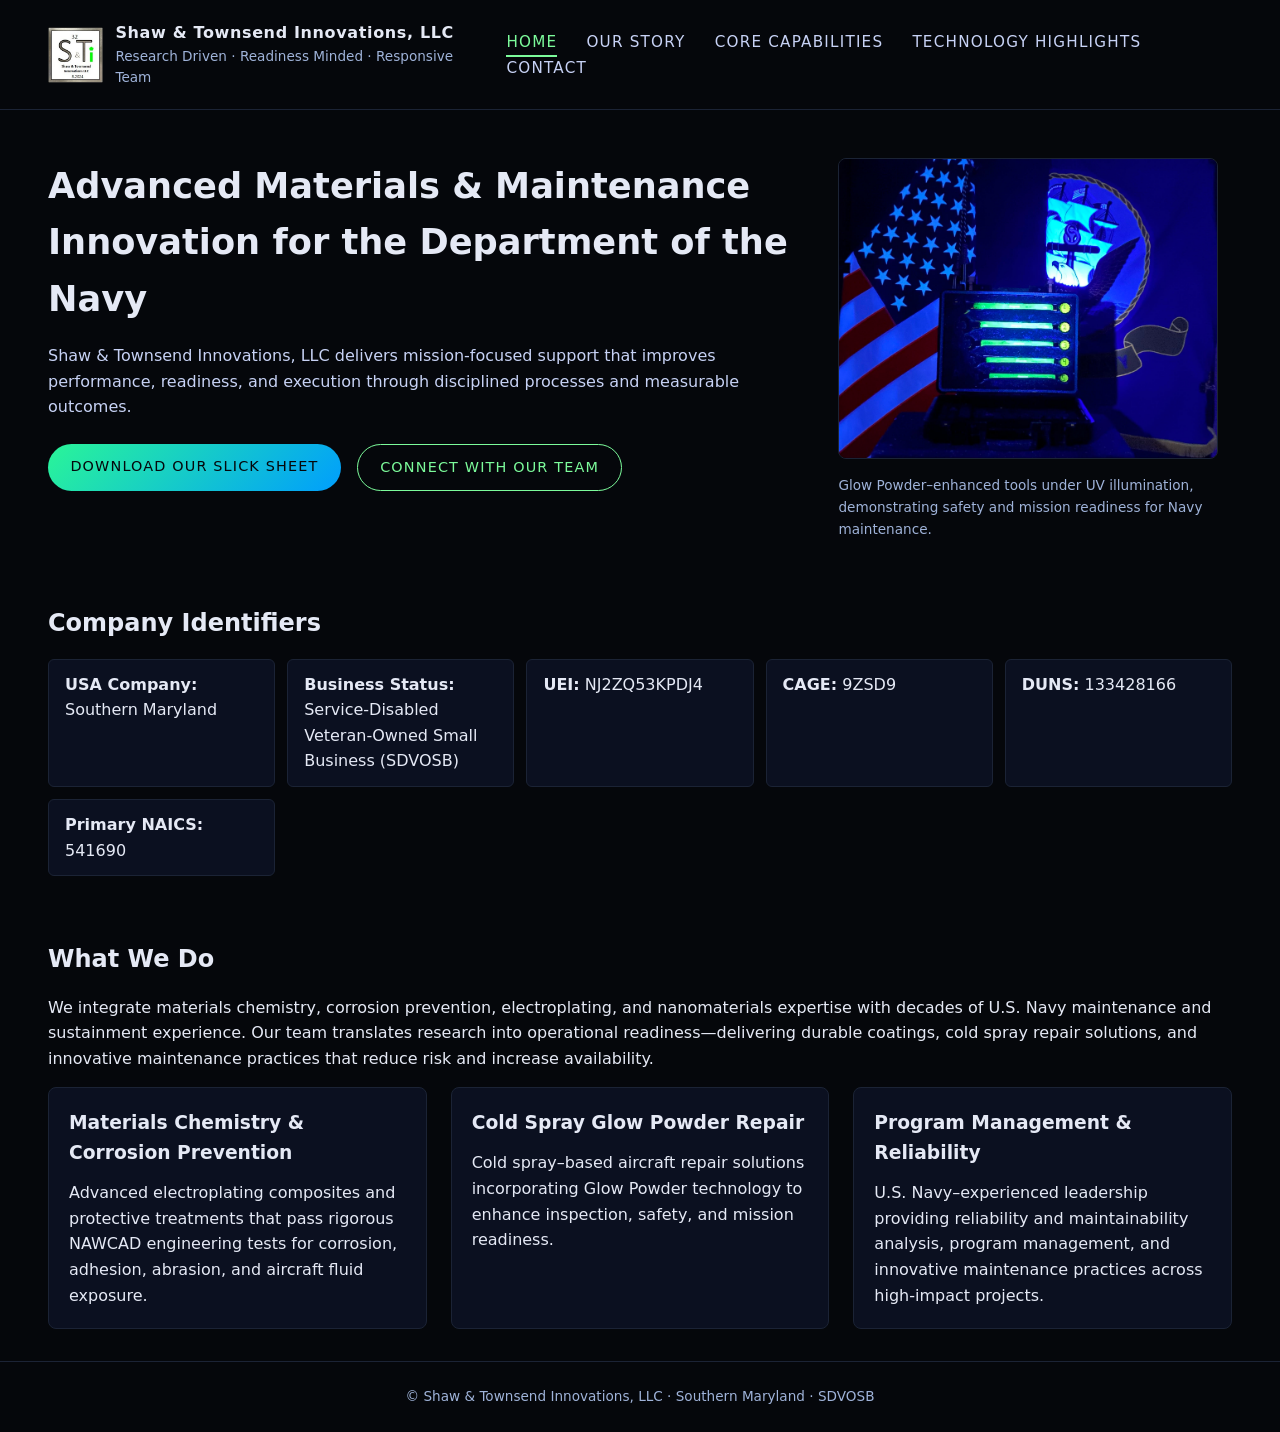
==== index.html @ a3705938 "Update index.html" ====
<!DOCTYPE html>
<html lang="en">
<head>
  <meta charset="UTF-8">
  <title>Shaw & Townsend Innovations | Home</title>  
  <link rel="stylesheet" href="styles.css">
</head>
<body>
<header class="site-header">
  <div class="logo-block">
    <img src="images/sti-logo.jpg" alt="Shaw & Townsend Innovations LLC logo">
    <div class="logo-text">
      <span class="logo-title">Shaw & Townsend Innovations, LLC</span>
      <span class="logo-tagline">Research Driven · Readiness Minded · Responsive Team</span>
    </div>
  </div>
  <nav class="main-nav">
    <a href="index.html" class="active">Home</a>
    <a href="our-story.html">Our Story</a>
    <a href="capabilities.html">Core Capabilities</a>
    <a href="technology.html">Technology Highlights</a>
    <a href="contact.html">Contact</a>
  </nav>
</header>

<section class="hero">
  <div class="hero-content">
    <h1>Advanced Materials & Maintenance Innovation for the Department of the Navy</h1>
    <p>
      Shaw & Townsend Innovations, LLC delivers mission‑focused support that improves performance, readiness,
      and execution through disciplined processes and measurable outcomes.
    </p>
    <div class="hero-actions">
      <a href="Shawtownsend-slick-sheet.pdf" class="btn-primary">Download Our Slick Sheet</a>
      <a href="contact.html" class="btn-secondary">Connect With Our Team</a>
    </div>
  </div>
  <div class="hero-image">
    <img src="images/glow-tools-case.jpg"
         alt="Glowing tools case under UV light with U.S. and U.S. Navy flags in the background">
    <p class="image-caption">
      Glow Powder–enhanced tools under UV illumination, demonstrating safety and mission readiness for Navy maintenance.
    </p>
  </div>
</section>

<section class="identifiers">
  <h2>Company Identifiers</h2>
  <div class="id-grid">
    <div class="id-item">
      <strong>USA Company:</strong> Southern Maryland
    </div>
    <div class="id-item">
      <strong>Business Status:</strong> Service‑Disabled Veteran‑Owned Small Business (SDVOSB)
    </div>
    <div class="id-item">
      <strong>UEI:</strong> NJ2ZQ53KPDJ4
    </div>
    <div class="id-item">
      <strong>CAGE:</strong> 9ZSD9
    </div>
    <div class="id-item">
      <strong>DUNS:</strong> 133428166
    </div>
    <div class="id-item">
      <strong>Primary NAICS:</strong> 541690
    </div>
  </div>
</section>

<section class="what-we-do">
  <h2>What We Do</h2>
  <p>
    We integrate materials chemistry, corrosion prevention, electroplating, and nanomaterials expertise with
    decades of U.S. Navy maintenance and sustainment experience. Our team translates research into operational
    readiness—delivering durable coatings, cold spray repair solutions, and innovative maintenance practices
    that reduce risk and increase availability.
  </p>
 <h2> </h2>
  
  <div class="feature-grid">
    <div class="feature-card">
      <h3>Materials Chemistry & Corrosion Prevention</h3>
      <p>
        Advanced electroplating composites and protective treatments that pass rigorous NAWCAD engineering tests
        for corrosion, adhesion, abrasion, and aircraft fluid exposure.
      </p>
    </div>
    <div class="feature-card">
      <h3>Cold Spray Glow Powder Repair</h3>
      <p>
        Cold spray–based aircraft repair solutions incorporating Glow Powder technology to enhance inspection,
        safety, and mission readiness.
      </p>
    </div>
    <div class="feature-card">
      <h3>Program Management & Reliability</h3>
      <p>
        U.S. Navy–experienced leadership providing reliability and maintainability analysis, program management,
        and innovative maintenance practices across high‑impact projects.
      </p>
    </div>
  </div>
</section>

<footer class="site-footer">
  <p>&copy; Shaw & Townsend Innovations, LLC · Southern Maryland · SDVOSB</p>
</footer>
</body>
</html>
---- styles.css ----
/* Base */
* {
  box-sizing: border-box;
  margin: 0;
  padding: 0;
}

body {
  font-family: system-ui, -apple-system, BlinkMacSystemFont, "Segoe UI", sans-serif;
  background-color: #05070b;
  color: #e5e9f5;
  line-height: 1.6;
}

a {
  color: #7cfb9b;
  text-decoration: none;
}

a:hover {
  text-decoration: underline;
}

/* Layout */
.site-header {
  display: flex;
  justify-content: space-between;
  align-items: center;
  padding: 1.25rem 3rem;
  background: #05070b;
  border-bottom: 1px solid #1b2335;
  position: sticky;
  top: 0;
  z-index: 10;
}

.logo-block {
  display: flex;
  align-items: center;
  gap: 0.75rem;
}

.logo-block img {
  height: 56px;
}

.logo-text {
  display: flex;
  flex-direction: column;
}

.logo-title {
  font-weight: 600;
  letter-spacing: 0.04em;
}

.logo-tagline {
  font-size: 0.85rem;
  color: #9fb3d9;
}

.main-nav a {
  margin-left: 1.5rem;
  font-size: 0.95rem;
  text-transform: uppercase;
  letter-spacing: 0.08em;
  color: #c7d2f5;
}

.main-nav a.active {
  color: #7cfb9b;
  border-bottom: 2px solid #7cfb9b;
  padding-bottom: 0.25rem;
}

.hero,
.page-hero {
  display: flex;
  justify-content: space-between;
  align-items: flex-start;
  padding: 3rem 3rem 2rem;
  gap: 2.5rem;
}

.page-hero {
  flex-direction: column;
}

.hero-content h1,
.page-hero h1 {
  font-size: 2.2rem;
  margin-bottom: 1rem;
}

.hero-content p,
.page-hero p {
  max-width: 720px;
  color: #c7d2f5;
}

.hero-actions {
  margin-top: 1.5rem;
  display: flex;
  gap: 1rem;
}

.hero-image img {
  max-width: 380px;
  border-radius: 8px;
  border: 1px solid #1b2335;
}

.image-caption {
  margin-top: 0.5rem;
  font-size: 0.85rem;
  color: #9fb3d9;
}

/* Buttons */
.btn-primary,
.btn-secondary {
  display: inline-block;
  padding: 0.7rem 1.4rem;
  border-radius: 999px;
  font-size: 0.9rem;
  font-weight: 500;
  text-transform: uppercase;
  letter-spacing: 0.08em;
}

.btn-primary {
  background: linear-gradient(135deg, #2af598, #009efd);
  color: #05070b;
}

.btn-secondary {
  border: 1px solid #7cfb9b;
  color: #7cfb9b;
}

/* Sections */
.identifiers,
.what-we-do,
.story-section,
.leadership-grid,
.photo-strip,
.capabilities-grid,
.tech-section,
.contact-grid,
.download-section {
  padding: 2rem 3rem;
}

.identifiers h2,
.what-we-do h2,
.story-section h2,
.leadership-grid h2,
.photo-strip h2,
.capabilities-grid h1,
.capabilities-grid h2,
.tech-section h1,
.tech-section h2,
.contact-grid h1,
.contact-grid h2,
.download-section h2 {
  margin-bottom: 1rem;
}

.id-grid {
  display: grid;
  grid-template-columns: repeat(auto-fit, minmax(220px, 1fr));
  gap: 0.75rem;
}

.id-item {
  padding: 0.75rem 1rem;
  border-radius: 6px;
  background: #0b1020;
  border: 1px solid #1b2335;
}

/* Feature / Capability cards */
.feature-grid,
.capabilities-grid,
.leadership-grid,
.photo-strip .photo-grid,
.tech-section,
.contact-grid {
  display: grid;
  grid-template-columns: repeat(auto-fit, minmax(260px, 1fr));
  gap: 1.5rem;
}

.feature-card,
.capability-card,
.leader-card,
.tech-card,
.contact-card {
  background: #0b1020;
  border-radius: 8px;
  border: 1px solid #1b2335;
  padding: 1.25rem;
}

.feature-card h3,
.capability-card h2,
.leader-card h3,
.tech-card h2,
.contact-card h2 {
  margin-bottom: 0.75rem;
}

.leader-card img,
.capability-card img,
.tech-card img,
.photo-strip img {
  width: 100%;
  border-radius: 6px;
  margin-bottom: 0.75rem;
}

/* Footer */
.site-footer {
  padding: 1.5rem 3rem;
  border-top: 1px solid #1b2335;
  text-align: center;
  font-size: 0.85rem;
  color: #9fb3d9;
}

/* Responsive */
@media (max-width: 768px) {
  .site-header {
    flex-direction: column;
    align-items: flex-start;
  }

  .main-nav {
    margin-top: 0.75rem;
  }

  .hero {
    flex-direction: column;
  }

  .hero-image img {
    max-width: 100%;
  }
}



/* Two‑column layout for the final row */
.tech-row-wide {
  display: grid;
  grid-template-columns: 1fr 1fr;
  gap: 1.5rem;
  margin-top: 2rem;
}

/* Make the Electrostamping card span two columns */
.tech-card.wide {
  grid-column: span 2;
}
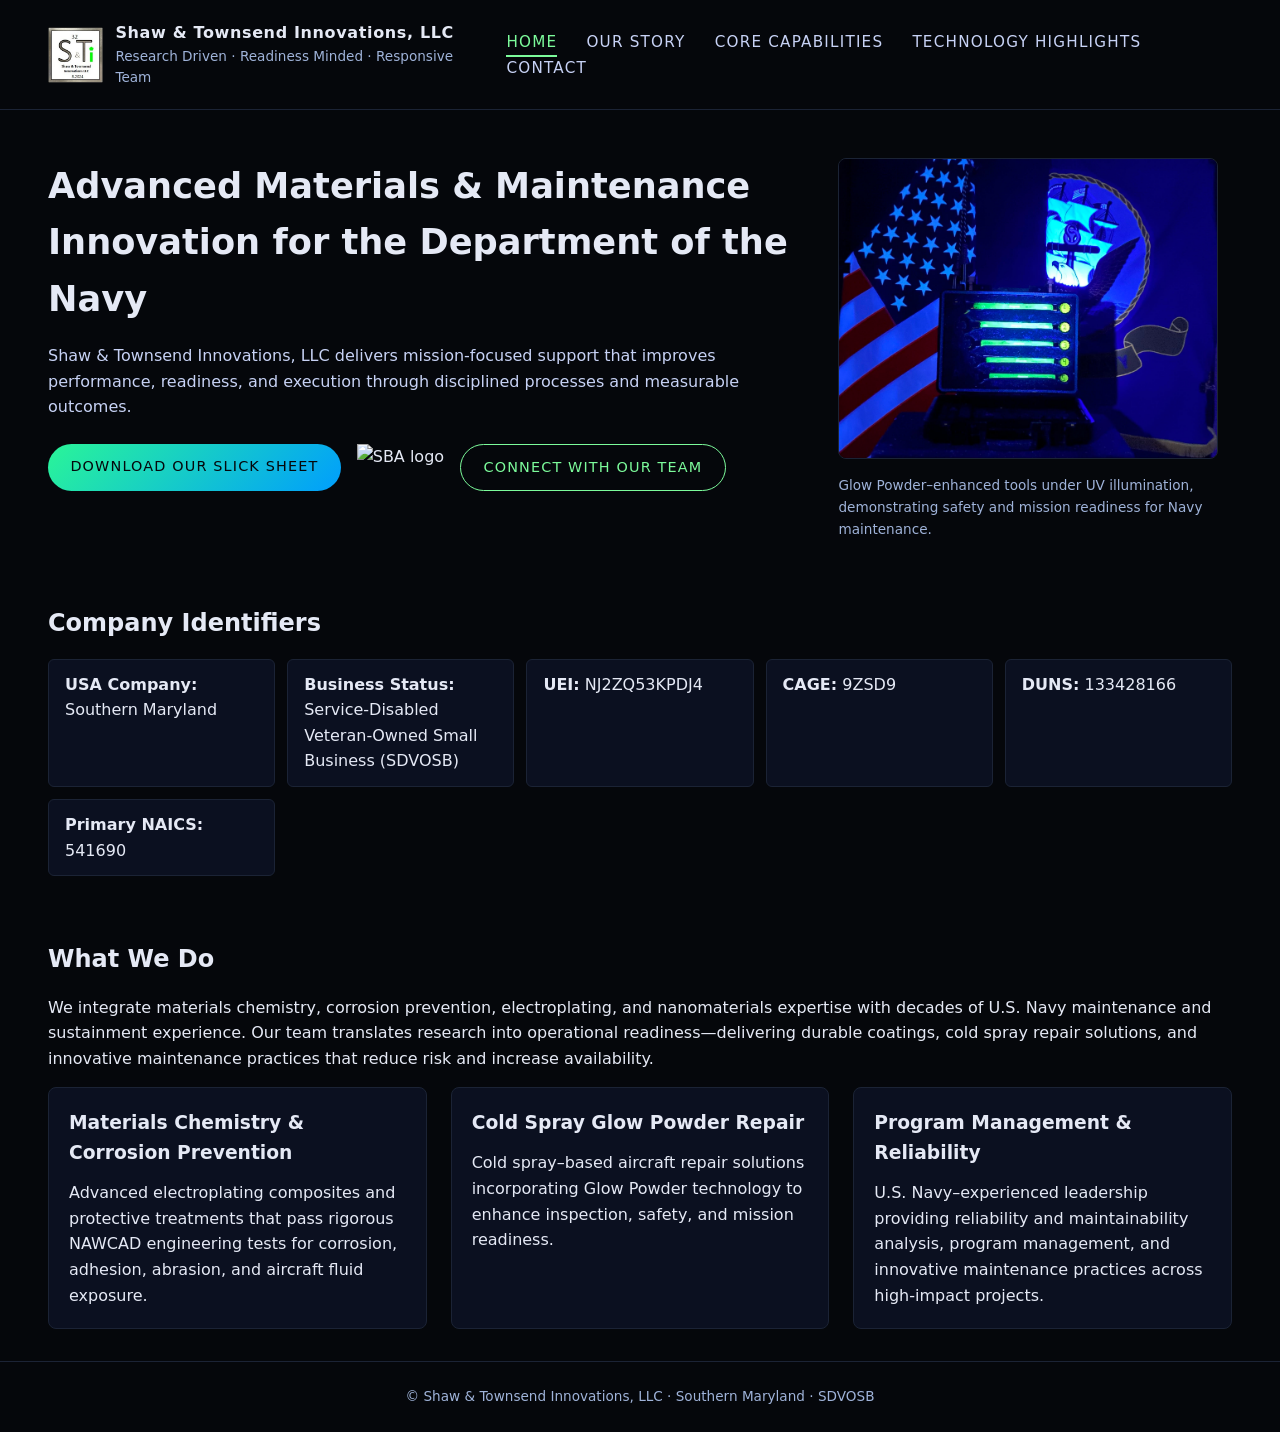
==== commit 4196e329: "Add logo image below slick sheet link in index.html" ====
--- a/index.html
+++ b/index.html
@@ -4,7 +4,7 @@
   <meta charset="UTF-8">
   <title>Shaw & Townsend Innovations | Home</title>  
   <link rel="stylesheet" href="styles.css">
-</head>
+</head> 
 <body>
 <header class="site-header">
   <div class="logo-block">
@@ -32,6 +32,12 @@
     </p>
     <div class="hero-actions">
       <a href="Shawtownsend-slick-sheet.pdf" class="btn-primary">Download Our Slick Sheet</a>
+
+  <!-- Logo placed directly below the slick sheet link -->
+  <img src=" SBA logo.jpeg" alt="SBA logo" class="slick-logo">
+
+
+      
       <a href="contact.html" class="btn-secondary">Connect With Our Team</a>
     </div>
   </div>
--- a/styles.css
+++ b/styles.css
@@ -263,3 +263,33 @@
   grid-column: span 2;
 }
 
+
+
+
+.leadership-title {
+  grid-column: 1 / -1;   /* span full width */
+  text-align: center;
+  margin-bottom: 1rem;
+}
+
+.leadership-grid {
+  display: grid;
+  grid-template-columns: repeat(3, 1fr);
+  gap: 2rem;
+  justify-items: center;   /* NEW */
+}
+
+
+
+
+/* Smaller image for the Electrostamping card */
+.tech-card img.electrostamp-preview {
+  width: 45%;          /* adjust size here */
+  max-width: 280px;    /* hard cap so it never gets huge */
+  display: block;
+  margin: 0.5rem auto; /* centers the image */
+  border-radius: 6px;
+}
+
+
+
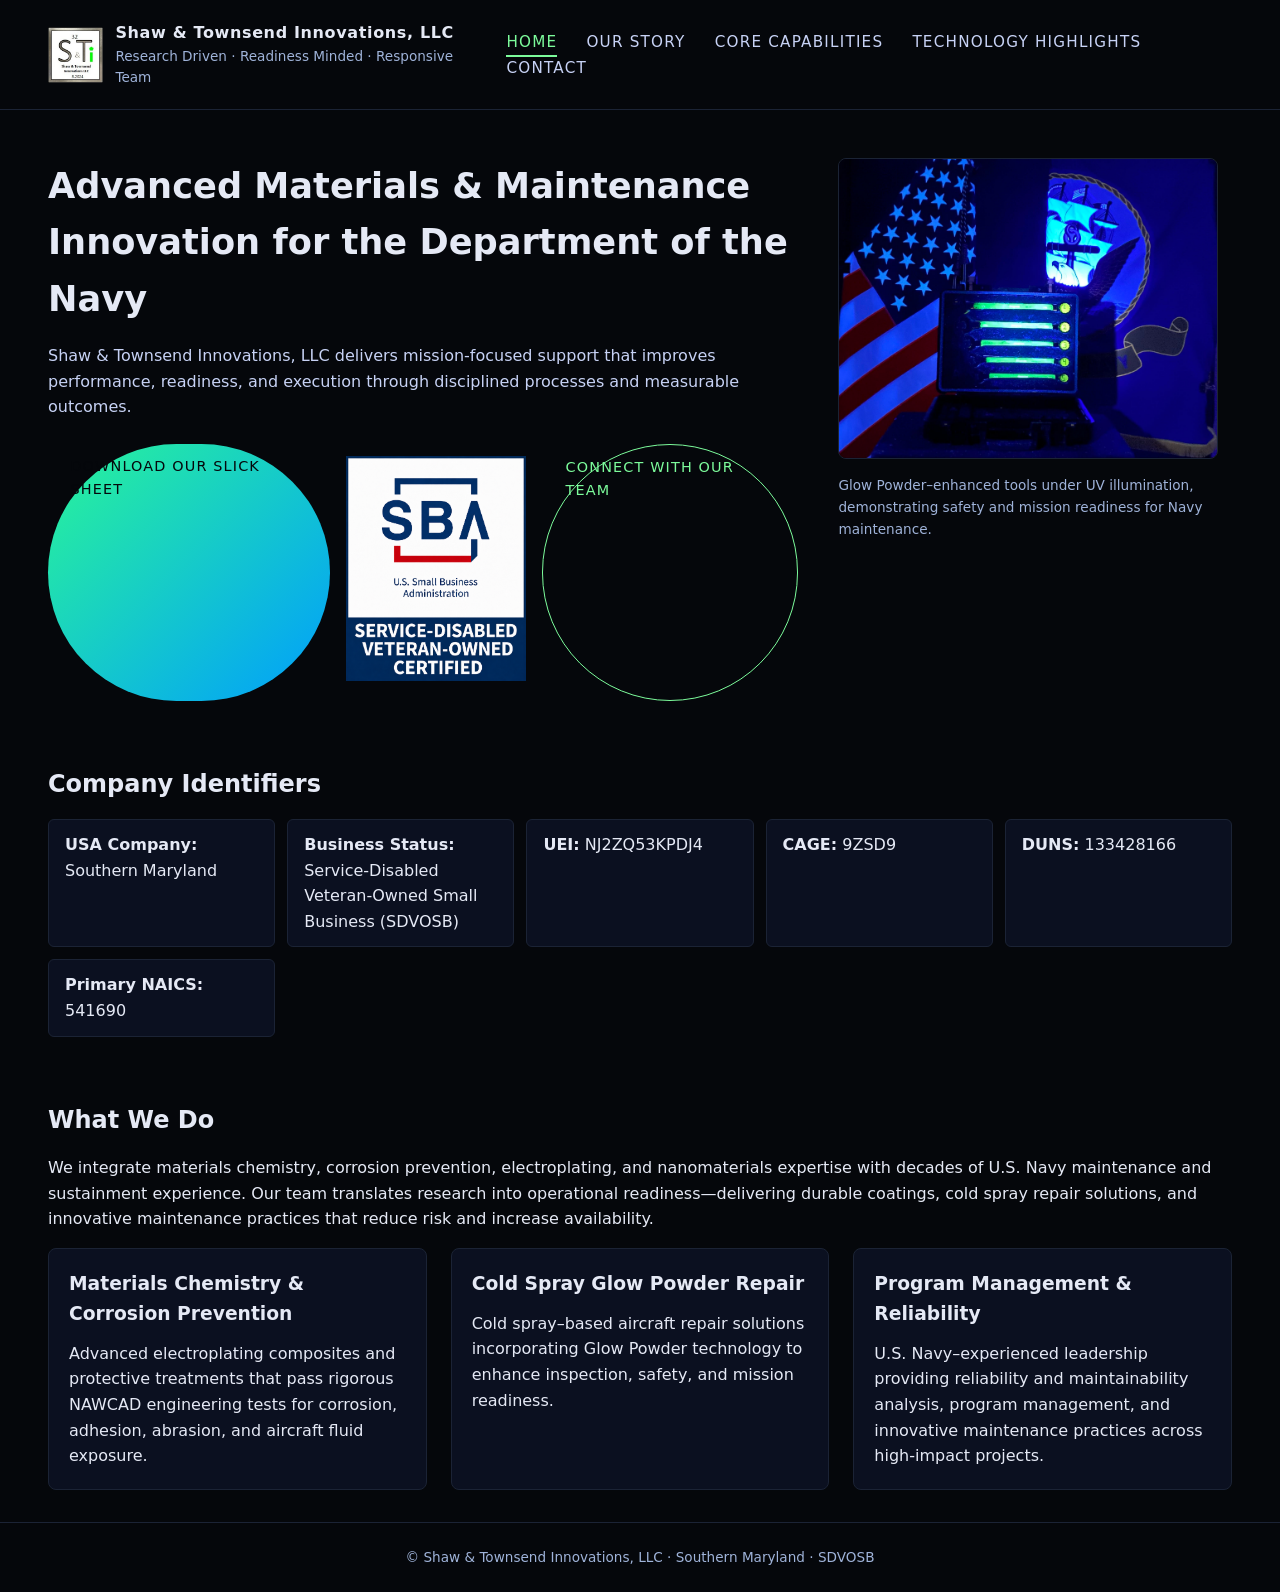
==== commit 55a84074: "Update logo image source path in index.html" ====
--- a/index.html
+++ b/index.html
@@ -34,7 +34,7 @@
       <a href="Shawtownsend-slick-sheet.pdf" class="btn-primary">Download Our Slick Sheet</a>
 
   <!-- Logo placed directly below the slick sheet link -->
-  <img src=" SBA logo.jpeg" alt="SBA logo" class="slick-logo">
+  <img src="images/SBA logo.jpeg" alt="SBA logo" class="slick-logo">
 
 
       
--- a/styles.css
+++ b/styles.css
@@ -293,3 +293,12 @@
 
 
 
+.slick-logo {
+  display: block;
+  margin: 12px auto 20px auto; /* centers it and adds spacing */
+  max-width: 180px;            /* adjust size as needed */
+  height: auto;
+}
+
+
+
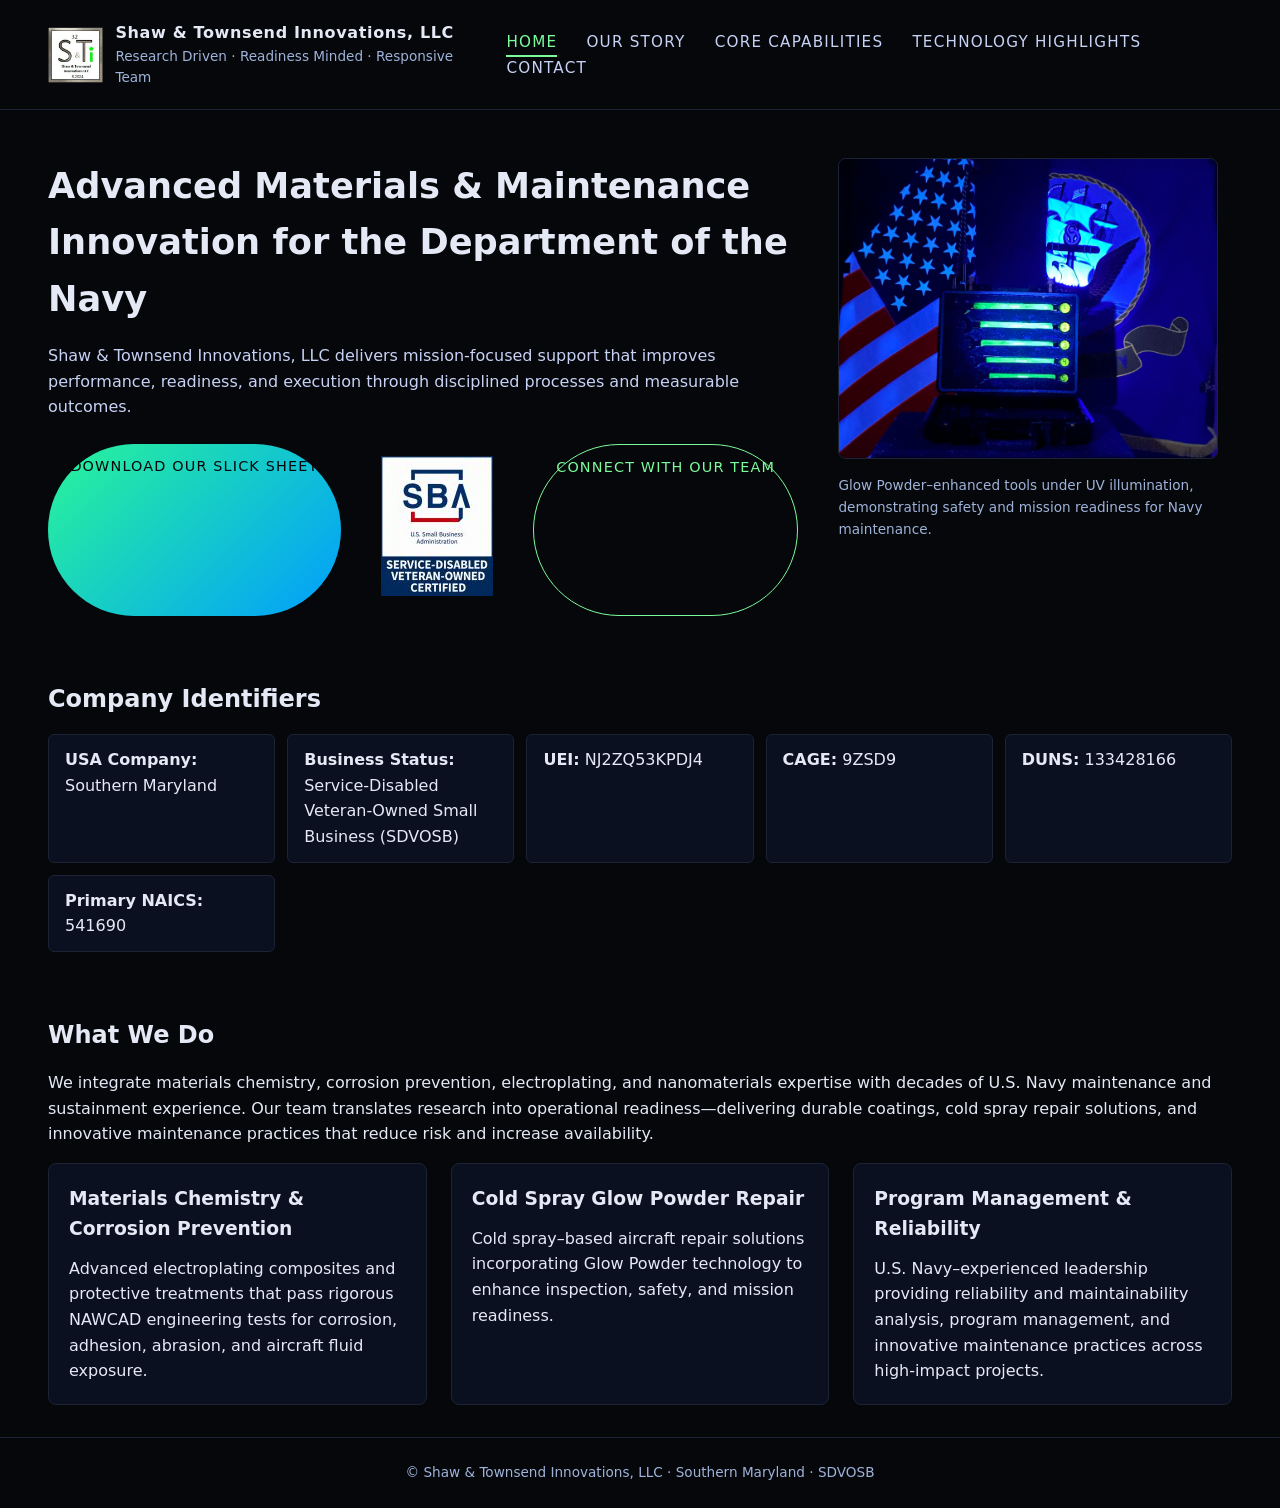
==== commit 9286d7c9: "Fix logo image filename in index.html" ====
--- a/index.html
+++ b/index.html
@@ -34,7 +34,7 @@
       <a href="Shawtownsend-slick-sheet.pdf" class="btn-primary">Download Our Slick Sheet</a>
 
   <!-- Logo placed directly below the slick sheet link -->
-  <img src="images/SBA logo.jpeg" alt="SBA logo" class="slick-logo">
+  <img src="images/SBA logo.jpg" alt="SBA logo" class="sba-logo">
 
 
       
--- a/styles.css
+++ b/styles.css
@@ -293,7 +293,7 @@
 
 
 
-.slick-logo {
+.sba-logo {
   display: block;
   margin: 12px auto 20px auto; /* centers it and adds spacing */
   max-width: 180px;            /* adjust size as needed */
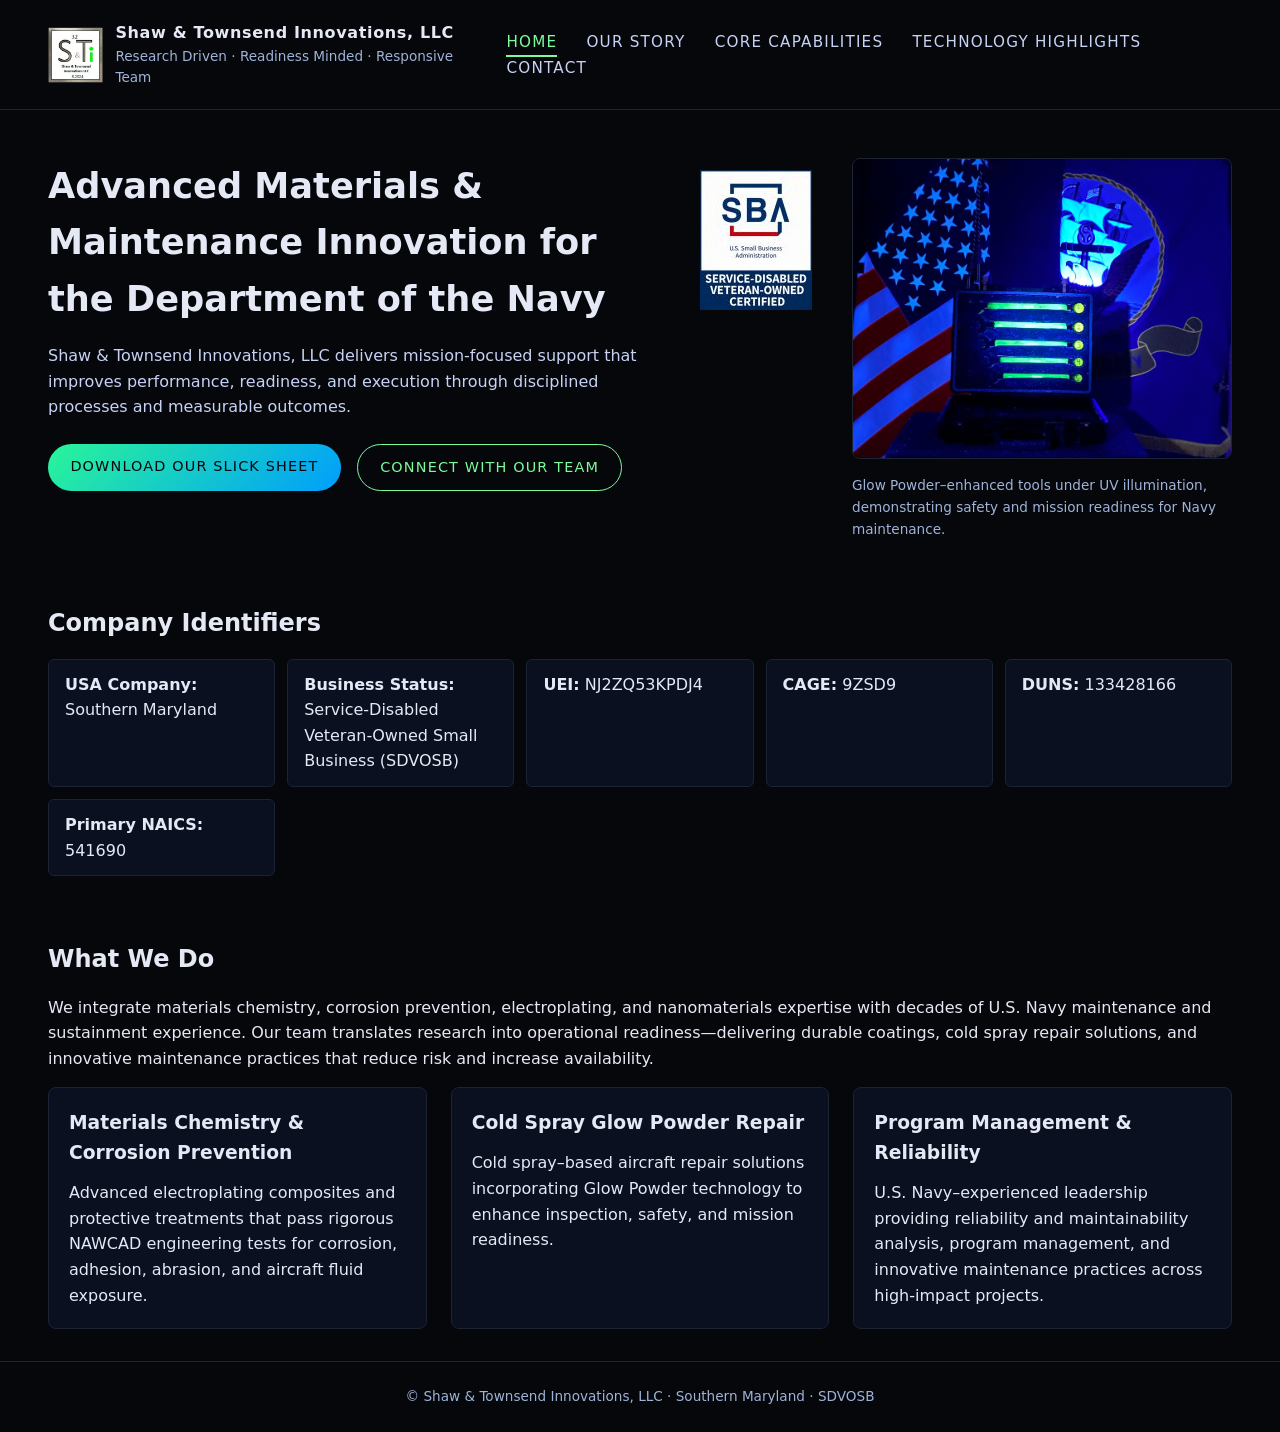
==== commit d6c86c3d: "Update index.html" ====
--- a/index.html
+++ b/index.html
@@ -33,14 +33,16 @@
     <div class="hero-actions">
       <a href="Shawtownsend-slick-sheet.pdf" class="btn-primary">Download Our Slick Sheet</a>
 
-  <!-- Logo placed directly below the slick sheet link -->
+      <a href="contact.html" class="btn-secondary">Connect With Our Team</a>
+    </div>
+  </div>
+
+
+ <!-- Logo placed directly below the slick sheet link -->
   <img src="images/SBA logo.jpg" alt="SBA logo" class="sba-logo">
 
 
-      
-      <a href="contact.html" class="btn-secondary">Connect With Our Team</a>
-    </div>
-  </div>
+  
   <div class="hero-image">
     <img src="images/glow-tools-case.jpg"
          alt="Glowing tools case under UV light with U.S. and U.S. Navy flags in the background">
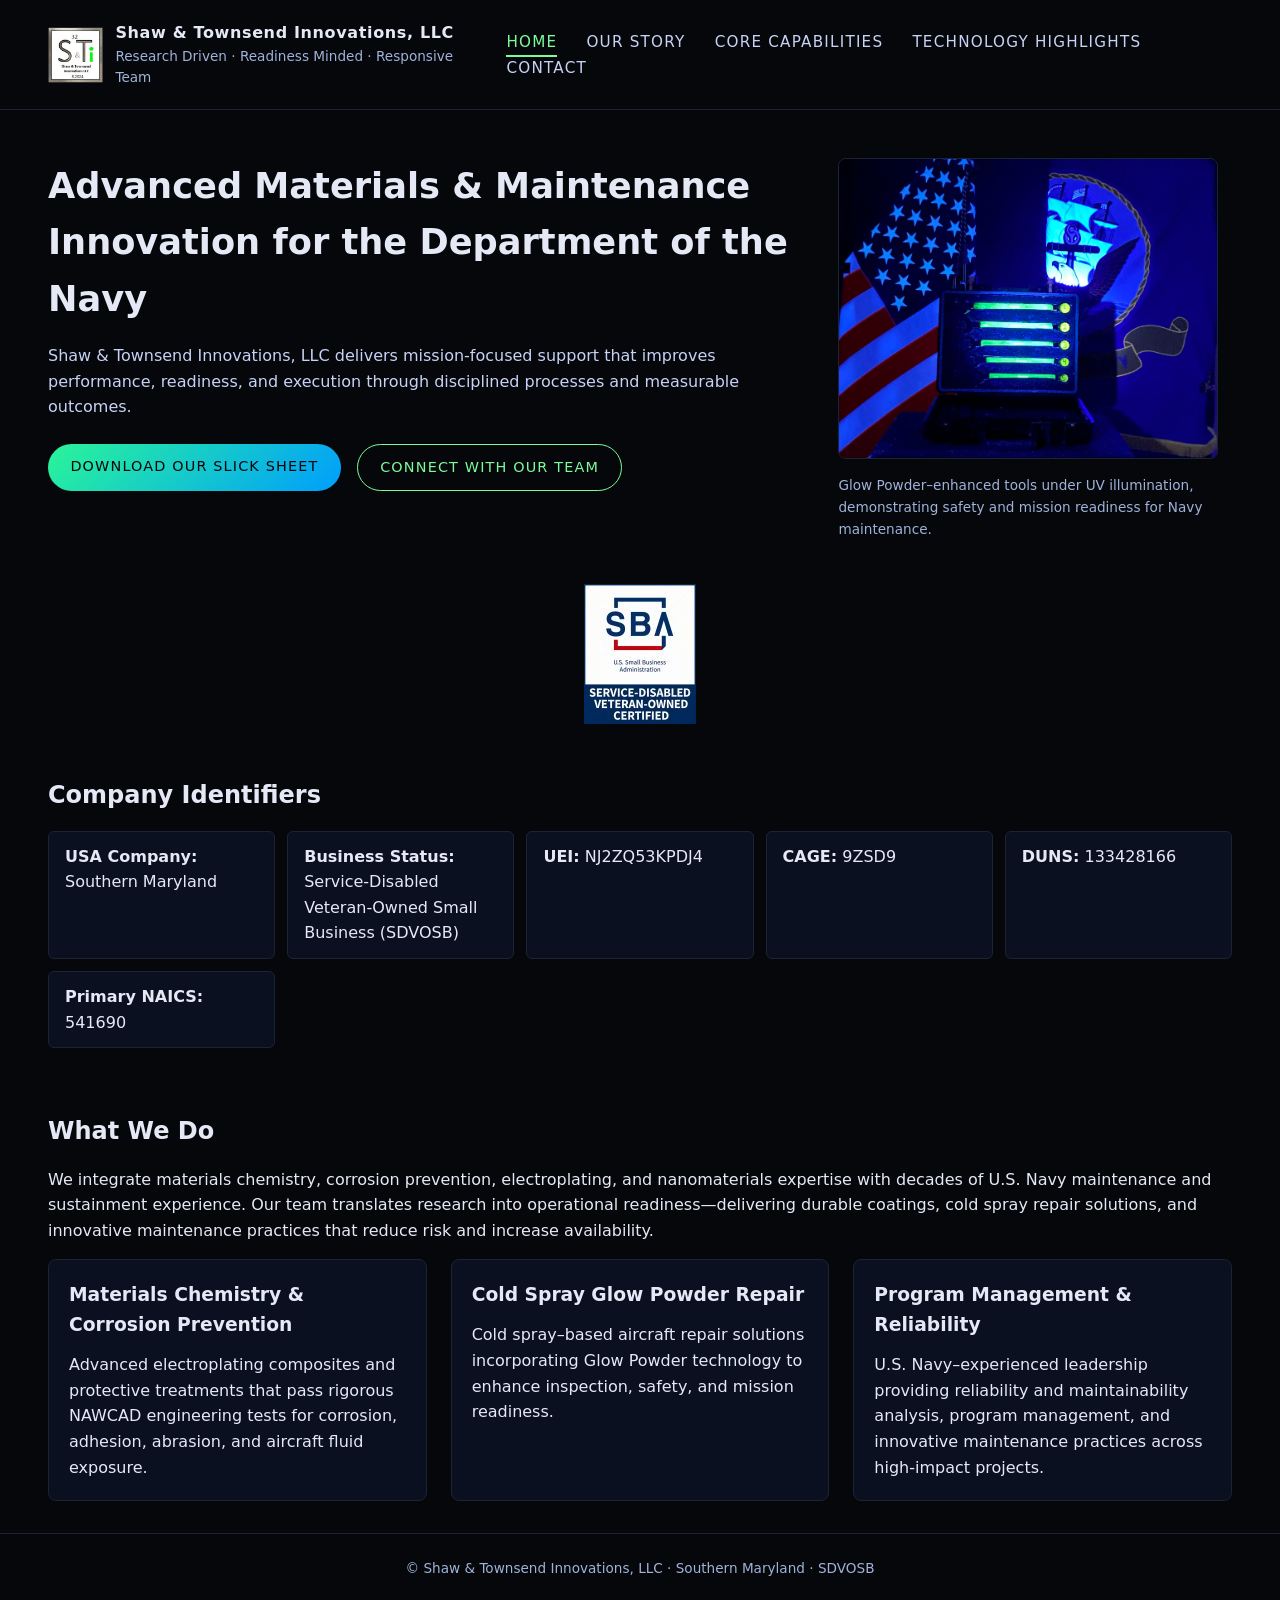
==== commit 95995570: "Reposition logo below slick sheet link in index.html" ====
--- a/index.html
+++ b/index.html
@@ -36,12 +36,6 @@
       <a href="contact.html" class="btn-secondary">Connect With Our Team</a>
     </div>
   </div>
-
-
- <!-- Logo placed directly below the slick sheet link -->
-  <img src="images/SBA logo.jpg" alt="SBA logo" class="sba-logo">
-
-
   
   <div class="hero-image">
     <img src="images/glow-tools-case.jpg"
@@ -51,6 +45,9 @@
     </p>
   </div>
 </section>
+
+   <!-- Logo placed directly below the slick sheet link -->
+  <img src="images/SBA logo.jpg" alt="SBA logo" class="sba-logo">
 
 <section class="identifiers">
   <h2>Company Identifiers</h2>
